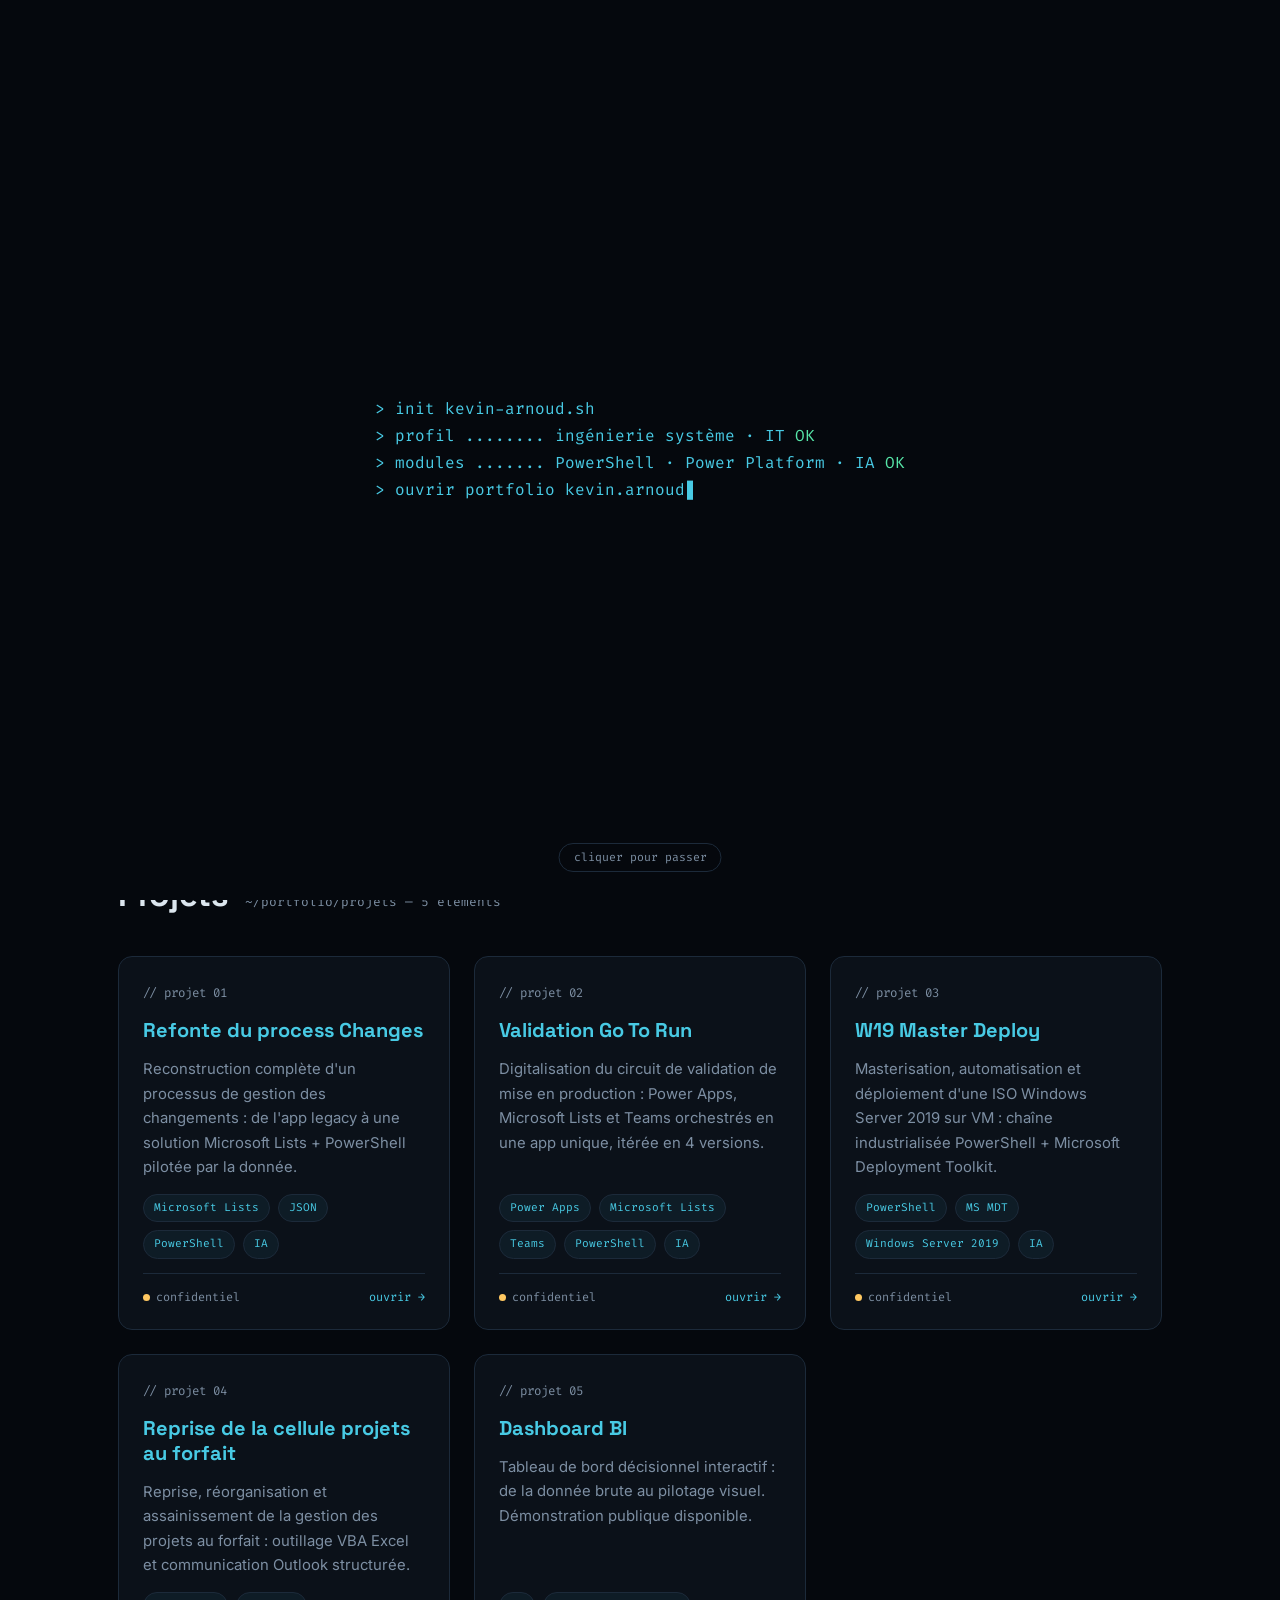
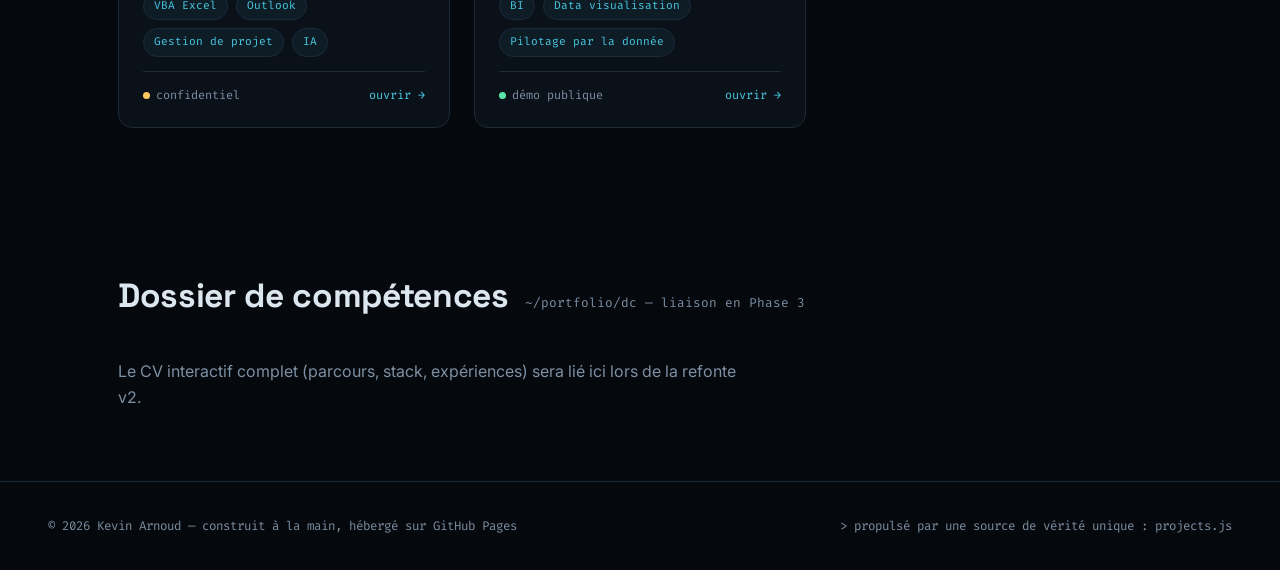
==== index.html @ 6246d3cc "Portfolio v1 — squelette + 5 fiches projet" ====
<!DOCTYPE html>
<html lang="fr">
<head>
  <meta charset="UTF-8">
  <meta name="viewport" content="width=device-width, initial-scale=1.0">
  <title>Kevin Arnoud — Portfolio · Ingénierie système · Power Platform · IA</title>
  <meta name="description" content="Portfolio de Kevin Arnoud : automatisation, Power Platform, PowerShell et projets IA. Pilotage par la donnée, zéro tâche manuelle.">
  <link rel="preconnect" href="https://fonts.googleapis.com">
  <link rel="preconnect" href="https://fonts.gstatic.com" crossorigin>
  <link href="https://fonts.googleapis.com/css2?family=Space+Grotesk:wght@500;700&family=Inter:wght@400;500&family=Fira+Code:wght@400;500&display=swap" rel="stylesheet">
  <link rel="stylesheet" href="assets/css/style.css">
</head>
<body>

  <!-- ===== 1. Pré-roll boot (1,5 s, cliquer pour passer) ===== -->
  <div id="boot" role="presentation" aria-hidden="true">
    <div id="boot-inner"></div>
    <button id="boot-skip" type="button">cliquer pour passer</button>
  </div>

  <!-- ===== 2. Fond constellation ===== -->
  <canvas id="bg-net" aria-hidden="true"></canvas>

  <!-- ===== 3. Barre supérieure ===== -->
  <nav class="topbar">
    <a class="brand" href="index.html"><span class="prompt-sign">&gt;</span> kevin.arnoud<span class="prompt-sign">_</span></a>
    <button class="kbd-hint" type="button" aria-label="Ouvrir la navigation (Ctrl+K)">
      <span class="kbd-label">naviguer</span> <kbd>Ctrl</kbd><kbd>K</kbd>
    </button>
  </nav>

  <!-- ===== 4. Hero ===== -->
  <header class="hero wrap">
    <p class="hero-eyebrow mono">$ status : <span class="ok">disponible pour transformer vos process</span></p>
    <h1>Ingénierie système,<br>automatisation &amp; <span class="grad">IA appliquée</span>.</h1>
    <p class="hero-sub">
      Je conçois des outils qui suppriment les tâches manuelles et rendent le pilotage
      visible : Power Platform, PowerShell, données et IA — du besoin terrain à la mise en production.
    </p>
    <div class="hero-ctas">
      <a class="btn btn-primary" href="#projets">voir les projets ↓</a>
      <button class="btn btn-ghost kbd-hint-alt kbd-hint" type="button">ou tapez Ctrl+K</button>
    </div>
  </header>

  <!-- ===== 5. Projets ===== -->
  <main class="wrap">
    <section id="projets" class="section">
      <div class="section-head reveal">
        <h2>Projets</h2>
        <span class="path mono">~/portfolio/projets — 5 éléments</span>
      </div>
      <div id="grid-projets" class="grid-projets"><!-- généré depuis data/projects.js --></div>
    </section>

    <section id="dc" class="section">
      <div class="section-head reveal">
        <h2>Dossier de compétences</h2>
        <span class="path mono">~/portfolio/dc — liaison en Phase 3</span>
      </div>
      <p class="reveal" style="color: var(--muted); max-width: 640px;">
        Le CV interactif complet (parcours, stack, expériences) sera lié ici lors de la refonte v2.
      </p>
    </section>
  </main>

  <!-- ===== 6. Command palette ===== -->
  <div id="palette-overlay" role="dialog" aria-modal="true" aria-label="Navigation rapide">
    <div id="palette">
      <div id="palette-input-row">
        <span class="prompt-sign">&gt;</span>
        <input id="palette-input" type="text" placeholder="chercher un projet, une page…" autocomplete="off" spellcheck="false">
      </div>
      <div id="palette-list" role="listbox"></div>
      <div id="palette-foot">
        <span><kbd>↑</kbd><kbd>↓</kbd> naviguer</span>
        <span><kbd>Entrée</kbd> ouvrir</span>
        <span><kbd>Échap</kbd> fermer</span>
      </div>
    </div>
  </div>

  <footer>
    <span>© 2026 Kevin Arnoud — construit à la main, hébergé sur GitHub Pages</span>
    <span>&gt; propulsé par une source de vérité unique : projects.js</span>
  </footer>

  <script src="data/projects.js"></script>
  <script src="assets/js/main.js"></script>
</body>
</html>
---- assets/css/style.css ----
/* ============================================================
   DESIGN SYSTEM — Portfolio Kevin Arnoud
   Héritage DC v1.3 (cyan #48cae4, Fira Code, métaphore terminal)
   Version évoluée : fond spatial profond, gradient cyan→violet,
   glow maîtrisé, micro-interactions.
   ============================================================ */

:root {
  /* -- Couleurs -- */
  --bg-0: #05080d;            /* fond de page (espace profond) */
  --bg-1: #0b1119;            /* cartes / surfaces */
  --bg-2: #101a26;            /* surfaces surélevées, terminal */
  --line: #1c2a3a;            /* bordures */
  --accent: #48cae4;          /* cyan — héritage DC v1.3 */
  --accent-2: #9d7bff;        /* violet électrique — évolution IA */
  --gradient: linear-gradient(100deg, var(--accent) 0%, var(--accent-2) 100%);
  --text: #dce6ee;
  --muted: #7d8fa3;
  --ok: #57e6a8;
  --warn: #ffc861;

  /* -- Typo -- */
  --font-display: 'Space Grotesk', 'Segoe UI', sans-serif;
  --font-body: 'Inter', 'Segoe UI', system-ui, sans-serif;
  --font-mono: 'Fira Code', 'Consolas', monospace;

  /* -- Rythme -- */
  --radius: 14px;
  --gap: 24px;
  --pad-page: clamp(20px, 4vw, 48px);
  --shadow-glow: 0 0 32px rgba(72, 202, 228, .12);
}

* { margin: 0; padding: 0; box-sizing: border-box; }

html { scroll-behavior: smooth; }

body {
  background: var(--bg-0);
  color: var(--text);
  font-family: var(--font-body);
  line-height: 1.65;
  -webkit-font-smoothing: antialiased;
  overflow-x: hidden;
}

::selection { background: rgba(72, 202, 228, .3); }

a { color: var(--accent); text-decoration: none; }
a:focus-visible, button:focus-visible, input:focus-visible, [tabindex]:focus-visible {
  outline: 2px solid var(--accent);
  outline-offset: 3px;
  border-radius: 4px;
}

.mono { font-family: var(--font-mono); }

/* ============================================================
   1. BOOT SEQUENCE (pré-roll ~1,5 s, skippable)
   ============================================================ */
#boot {
  position: fixed; inset: 0; z-index: 100;
  background: var(--bg-0);
  display: flex; align-items: center; justify-content: center;
  transition: opacity .45s ease;
  cursor: pointer;
}
#boot.done { opacity: 0; pointer-events: none; }
#boot-inner {
  font-family: var(--font-mono);
  font-size: clamp(.8rem, 2.4vw, 1rem);
  color: var(--accent);
  min-width: min(520px, 86vw);
}
#boot-inner .line { min-height: 1.7em; white-space: pre-wrap; }
#boot-inner .ok { color: var(--ok); }
#boot-inner .dim { color: var(--muted); }
#boot-skip {
  position: absolute; bottom: 28px; left: 50%; transform: translateX(-50%);
  font-family: var(--font-mono); font-size: .72rem; color: var(--muted);
  border: 1px solid var(--line); border-radius: 20px; padding: 6px 14px;
  background: transparent; cursor: pointer;
}
.cursor::after {
  content: "▋"; margin-left: 2px;
  animation: blink 1s steps(1) infinite;
}
@keyframes blink { 50% { opacity: 0; } }

/* ============================================================
   2. FOND CANVAS (constellation discrète)
   ============================================================ */
#bg-net {
  position: fixed; inset: 0; z-index: -1;
  opacity: .55;
}

/* ============================================================
   3. STRUCTURE / NAVBAR
   ============================================================ */
.wrap { max-width: 1140px; margin: 0 auto; padding: 0 var(--pad-page); }

.topbar {
  position: sticky; top: 0; z-index: 40;
  display: flex; align-items: center; justify-content: space-between;
  padding: 14px var(--pad-page);
  background: rgba(5, 8, 13, .72);
  backdrop-filter: blur(12px);
  border-bottom: 1px solid var(--line);
}
.brand {
  font-family: var(--font-mono); font-size: .95rem; color: var(--text);
}
.brand .prompt-sign { color: var(--accent); }
.kbd-hint {
  display: inline-flex; align-items: center; gap: 8px;
  font-family: var(--font-mono); font-size: .78rem; color: var(--muted);
  border: 1px solid var(--line); border-radius: 8px;
  padding: 7px 12px; background: var(--bg-1); cursor: pointer;
  transition: border-color .2s, color .2s, transform .2s;
}
.kbd-hint:hover { border-color: var(--accent); color: var(--accent); transform: translateY(-1px); }
.kbd-hint kbd {
  font-family: inherit; font-size: .7rem;
  border: 1px solid var(--line); border-bottom-width: 2px;
  border-radius: 4px; padding: 1px 6px; background: var(--bg-2);
}

/* ============================================================
   4. HERO
   ============================================================ */
.hero {
  min-height: calc(88vh - 60px);
  display: flex; flex-direction: column; justify-content: center;
  padding-top: 40px; padding-bottom: 60px;
}
.hero-eyebrow {
  font-family: var(--font-mono); font-size: .82rem; color: var(--muted);
  margin-bottom: 18px; letter-spacing: .04em;
}
.hero-eyebrow .ok { color: var(--ok); }
.hero h1 {
  font-family: var(--font-display);
  font-size: clamp(2.4rem, 7vw, 4.6rem);
  font-weight: 700; line-height: 1.06; letter-spacing: -.02em;
  margin-bottom: 22px;
}
.hero h1 .grad {
  background: var(--gradient);
  -webkit-background-clip: text; background-clip: text; color: transparent;
}
.hero-sub {
  max-width: 620px; color: var(--muted);
  font-size: clamp(1rem, 2.2vw, 1.15rem);
  margin-bottom: 34px;
}
.hero-ctas { display: flex; gap: 14px; flex-wrap: wrap; }
.btn {
  display: inline-flex; align-items: center; gap: 10px;
  font-family: var(--font-mono); font-size: .88rem;
  padding: 12px 22px; border-radius: 10px; cursor: pointer;
  border: 1px solid transparent; transition: transform .2s, box-shadow .2s, border-color .2s;
}
.btn:hover { transform: translateY(-2px); }
.btn-primary { background: var(--gradient); color: #041018; font-weight: 600; }
.btn-primary:hover { box-shadow: var(--shadow-glow); }
.btn-ghost { background: transparent; color: var(--text); border-color: var(--line); }
.btn-ghost:hover { border-color: var(--accent); color: var(--accent); }

/* Glitch reveal du titre (jouée une fois après le boot) */
.glitch-in { animation: glitchIn .7s cubic-bezier(.2,.8,.2,1) both; }
@keyframes glitchIn {
  0%   { opacity: 0; transform: translateY(14px) skewX(-4deg); filter: blur(6px); }
  55%  { opacity: 1; transform: translateY(-2px) skewX(1.5deg); filter: blur(0); }
  70%  { transform: translateX(-3px); }
  80%  { transform: translateX(2px); }
  100% { transform: none; }
}

/* ============================================================
   5. GRILLE PROJETS
   ============================================================ */
.section { padding: 70px 0; }
.section-head {
  display: flex; align-items: baseline; gap: 16px; margin-bottom: 34px;
}
.section-head h2 {
  font-family: var(--font-display); font-size: clamp(1.5rem, 3.4vw, 2.1rem);
  letter-spacing: -.01em;
}
.section-head .path {
  font-family: var(--font-mono); font-size: .8rem; color: var(--muted);
}

.grid-projets {
  display: grid; gap: var(--gap);
  grid-template-columns: repeat(auto-fill, minmax(300px, 1fr));
}
.card {
  position: relative;
  background: var(--bg-1);
  border: 1px solid var(--line);
  border-radius: var(--radius);
  padding: 26px 24px 22px;
  display: flex; flex-direction: column; gap: 14px;
  transition: transform .25s ease, border-color .25s ease, box-shadow .25s ease;
  overflow: hidden;
}
.card:hover {
  transform: translateY(-5px);
  border-color: rgba(72, 202, 228, .55);
  box-shadow: var(--shadow-glow);
}
.card::before {
  /* liseré gradient supérieur, révélé au survol */
  content: ""; position: absolute; top: 0; left: 0; right: 0; height: 2px;
  background: var(--gradient); opacity: 0; transition: opacity .25s;
}
.card:hover::before { opacity: 1; }
.card-num {
  font-family: var(--font-mono); font-size: .78rem; color: var(--muted);
}
.card h3 {
  font-family: var(--font-display); font-size: 1.25rem; line-height: 1.25;
}
.card p { color: var(--muted); font-size: .93rem; flex: 1; }
.card-stack { display: flex; flex-wrap: wrap; gap: 8px; }
.chip {
  font-family: var(--font-mono); font-size: .7rem;
  border: 1px solid var(--line); border-radius: 20px;
  padding: 4px 10px; color: var(--accent);
  background: rgba(72, 202, 228, .06);
}
.card-foot {
  display: flex; align-items: center; justify-content: space-between;
  font-family: var(--font-mono); font-size: .74rem;
  border-top: 1px solid var(--line); padding-top: 14px; color: var(--muted);
}
.badge-statut { display: inline-flex; align-items: center; gap: 6px; }
.badge-statut .dot { width: 7px; height: 7px; border-radius: 50%; }
.statut-confidentiel .dot { background: var(--warn); }
.statut-demo .dot { background: var(--ok); }
.card-cta { color: var(--accent); }

/* ============================================================
   6. RÉVÉLATIONS AU SCROLL
   ============================================================ */
.reveal { opacity: 0; transform: translateY(26px); transition: opacity .6s ease, transform .6s ease; }
.reveal.vu { opacity: 1; transform: none; }
.reveal:nth-child(2) { transition-delay: .08s; }
.reveal:nth-child(3) { transition-delay: .16s; }
.reveal:nth-child(4) { transition-delay: .24s; }
.reveal:nth-child(5) { transition-delay: .32s; }

/* ============================================================
   7. COMMAND PALETTE (signature du site)
   ============================================================ */
#palette-overlay {
  position: fixed; inset: 0; z-index: 90;
  background: rgba(3, 6, 10, .66); backdrop-filter: blur(4px);
  display: none; align-items: flex-start; justify-content: center;
  padding-top: min(18vh, 160px);
}
#palette-overlay.open { display: flex; }
#palette {
  width: min(620px, 92vw);
  background: var(--bg-2);
  border: 1px solid var(--line);
  border-radius: 14px;
  box-shadow: 0 24px 80px rgba(0,0,0,.6), var(--shadow-glow);
  overflow: hidden;
  animation: palettePop .22s cubic-bezier(.2,.9,.3,1.2) both;
}
@keyframes palettePop {
  from { opacity: 0; transform: translateY(-10px) scale(.98); }
  to   { opacity: 1; transform: none; }
}
#palette-input-row {
  display: flex; align-items: center; gap: 10px;
  padding: 16px 18px; border-bottom: 1px solid var(--line);
  font-family: var(--font-mono);
}
#palette-input-row .prompt-sign { color: var(--accent); }
#palette-input {
  flex: 1; background: transparent; border: 0; color: var(--text);
  font-family: var(--font-mono); font-size: .95rem;
}
#palette-input:focus { outline: none; }
#palette-list { max-height: 320px; overflow-y: auto; }
.palette-item {
  display: flex; align-items: center; justify-content: space-between; gap: 12px;
  padding: 12px 18px; cursor: pointer;
  font-size: .92rem;
  border-left: 2px solid transparent;
}
.palette-item .hint { font-family: var(--font-mono); font-size: .72rem; color: var(--muted); }
.palette-item.actif {
  background: rgba(72, 202, 228, .08);
  border-left-color: var(--accent);
}
.palette-vide {
  padding: 18px; color: var(--muted); font-size: .88rem; font-family: var(--font-mono);
}
#palette-foot {
  display: flex; gap: 16px; padding: 10px 18px;
  border-top: 1px solid var(--line);
  font-family: var(--font-mono); font-size: .7rem; color: var(--muted);
}
#palette-foot kbd {
  border: 1px solid var(--line); border-radius: 4px; padding: 0 5px;
  font-family: inherit;
}

/* ============================================================
   8. FICHE PROJET
   ============================================================ */
.fiche-head { padding: 60px 0 30px; }
.breadcrumb {
  font-family: var(--font-mono); font-size: .8rem; color: var(--muted);
  margin-bottom: 26px; display: inline-block;
}
.breadcrumb:hover { color: var(--accent); }
.fiche-head h1 {
  font-family: var(--font-display);
  font-size: clamp(1.9rem, 5vw, 3.2rem); line-height: 1.1;
  letter-spacing: -.02em; margin-bottom: 16px;
}
.fiche-head .pitch { max-width: 680px; color: var(--muted); font-size: 1.05rem; }

.kpi-row {
  display: grid; grid-template-columns: repeat(auto-fit, minmax(150px, 1fr));
  gap: var(--gap); margin: 36px 0;
}
.kpi {
  background: var(--bg-1); border: 1px solid var(--line); border-radius: var(--radius);
  padding: 20px; text-align: center;
}
.kpi .val {
  font-family: var(--font-display); font-size: 1.9rem; font-weight: 700;
  background: var(--gradient);
  -webkit-background-clip: text; background-clip: text; color: transparent;
}
.kpi .lab { font-size: .8rem; color: var(--muted); margin-top: 4px; }

.fiche-placeholder {
  border: 1px dashed var(--line); border-radius: var(--radius);
  padding: 40px; text-align: center; color: var(--muted);
  font-family: var(--font-mono); font-size: .9rem;
  margin: 30px 0 70px;
}

/* État d'erreur Poka-Yoke (id de projet inconnu) */
.fiche-erreur {
  margin: 70px 0; padding: 34px;
  border: 1px solid var(--warn); border-radius: var(--radius);
  background: rgba(255, 200, 97, .05);
}
.fiche-erreur h1 { font-family: var(--font-mono); font-size: 1.2rem; color: var(--warn); margin-bottom: 12px; }
.fiche-erreur ul { margin: 14px 0 0 20px; }
.fiche-erreur li { margin: 6px 0; }

/* ============================================================
   9. FOOTER
   ============================================================ */
footer {
  border-top: 1px solid var(--line);
  padding: 34px var(--pad-page);
  display: flex; justify-content: space-between; gap: 16px; flex-wrap: wrap;
  font-family: var(--font-mono); font-size: .78rem; color: var(--muted);
}

/* ============================================================
   10. ACCESSIBILITÉ & MOBILE
   ============================================================ */
@media (prefers-reduced-motion: reduce) {
  html { scroll-behavior: auto; }
  *, *::before, *::after { animation-duration: .01ms !important; transition-duration: .01ms !important; }
  .reveal { opacity: 1; transform: none; }
}
@media (max-width: 640px) {
  .hero { min-height: 72vh; }
  .kbd-hint .kbd-label { display: none; } /* icône seule sur mobile */
}

/* ============================================================
   11. SECTIONS DE FICHE COMPLÈTE (Phase 2)
   ============================================================ */
.fiche-section { margin: 0 0 46px; max-width: 760px; }
.fiche-section h2 {
  font-family: var(--font-display); font-size: 1.35rem;
  margin-bottom: 14px; letter-spacing: -.01em;
  display: flex; align-items: center; gap: 12px;
}
.fiche-section h2::before {
  content: "//"; font-family: var(--font-mono);
  font-size: .95rem; color: var(--accent);
}
.fiche-section p { color: var(--text); opacity: .92; margin-bottom: 12px; }
.fiche-section strong { color: var(--accent); font-weight: 600; }
.fiche-section em { color: var(--accent-2); font-style: normal; }

.schema {
  margin: 22px 0 6px; padding: 22px;
  background: var(--bg-1); border: 1px solid var(--line); border-radius: var(--radius);
}
.schema svg { width: 100%; height: auto; display: block; }
.schema .sch-boites rect {
  fill: var(--bg-2); stroke: var(--line); stroke-width: 1.5;
}
.schema .sch-boites rect.sch-core { stroke: var(--accent); }
.schema .sch-boites text {
  fill: var(--text); font-family: var(--font-mono); font-size: 15px;
  text-anchor: middle;
}
.schema .sch-boites text.sch-sub { fill: var(--muted); font-size: 12px; }
.schema .sch-fleches { color: var(--accent); opacity: .75; }
.schema .sch-sortie circle { fill: var(--accent-2); }
.schema figcaption {
  margin-top: 12px; font-family: var(--font-mono); font-size: .74rem; color: var(--muted);
  text-align: center;
}

.encart-confid {
  margin: 10px 0 70px; padding: 20px 24px; max-width: 760px;
  border: 1px solid var(--line); border-left: 3px solid var(--warn);
  border-radius: 0 var(--radius) var(--radius) 0;
  background: rgba(255, 200, 97, .04);
  color: var(--muted); font-size: .92rem;
}
.encart-confid strong { color: var(--warn); font-weight: 600; }

/* -- Schéma avant/après (fiche changes) -- */
.schema .sch-lane {
  font-family: var(--font-mono); font-size: 13px; letter-spacing: .06em;
}
.schema .sch-lane-avant { fill: var(--warn); }
.schema .sch-lane-apres { fill: var(--ok); }
.schema .sch-avant { opacity: .5; }
.schema .sch-avant .sch-fleches { color: var(--muted); }

/* -- Schéma go-to-run : boîte décision -- */
.schema .sch-boites rect.sch-go { stroke: var(--ok); }

/* -- Schéma w19 : ligne de cadence -- */
.schema .sch-cadence {
  fill: var(--accent-2); font-family: var(--font-mono); font-size: 15px;
  text-anchor: middle;
}

/* ============================================================
   12. BLOC DÉMONSTRATEUR (fiches avec démo live)
   ============================================================ */
.demo-bloc { max-width: 760px; }
.demo-media {
  border: 1px solid var(--line); border-radius: var(--radius);
  overflow: hidden; background: var(--bg-1);
}
.demo-media video { display: block; width: 100%; height: auto; }
.demo-media.demo-live { aspect-ratio: 16 / 9; }
.demo-media iframe { display: block; width: 100%; height: 100%; border: 0; }
.demo-actions { display: flex; gap: 14px; flex-wrap: wrap; margin-top: 16px; }
.demo-note {
  margin-top: 10px; font-family: var(--font-mono); font-size: .76rem; color: var(--muted);
}
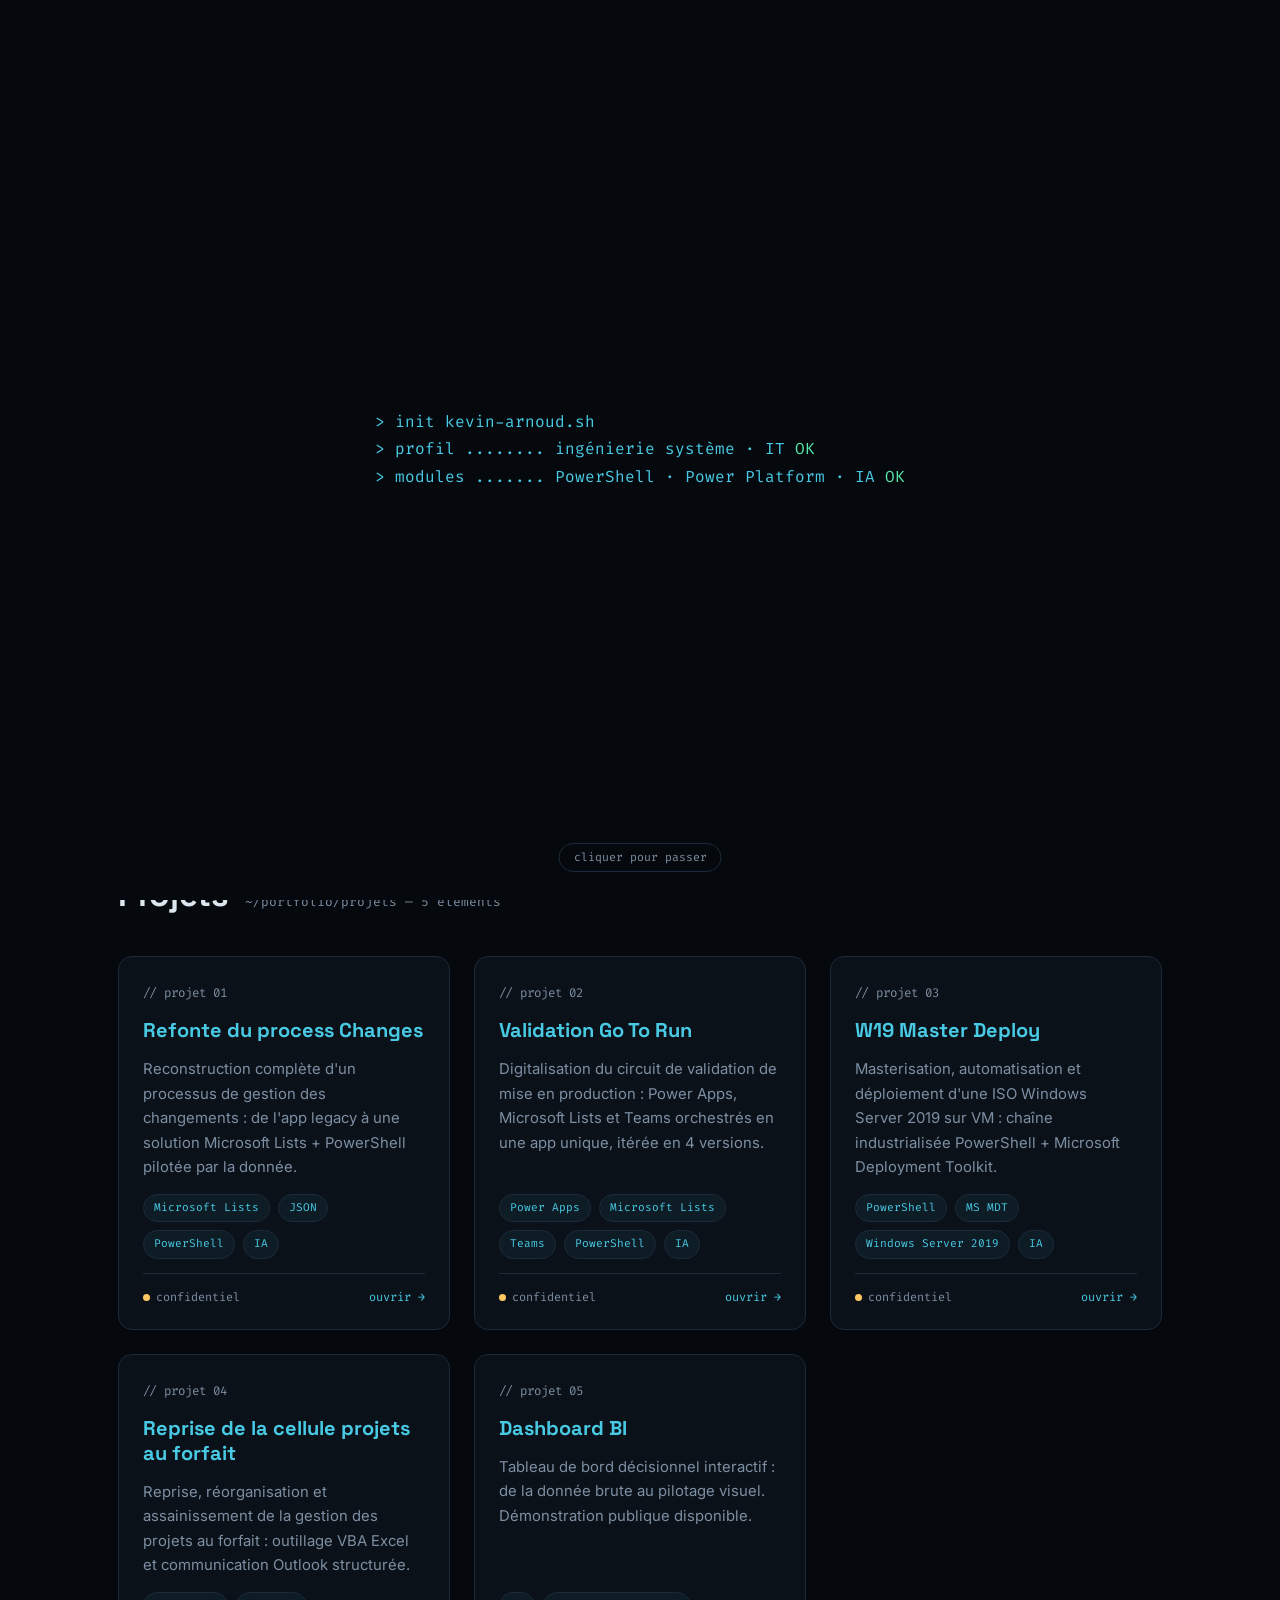
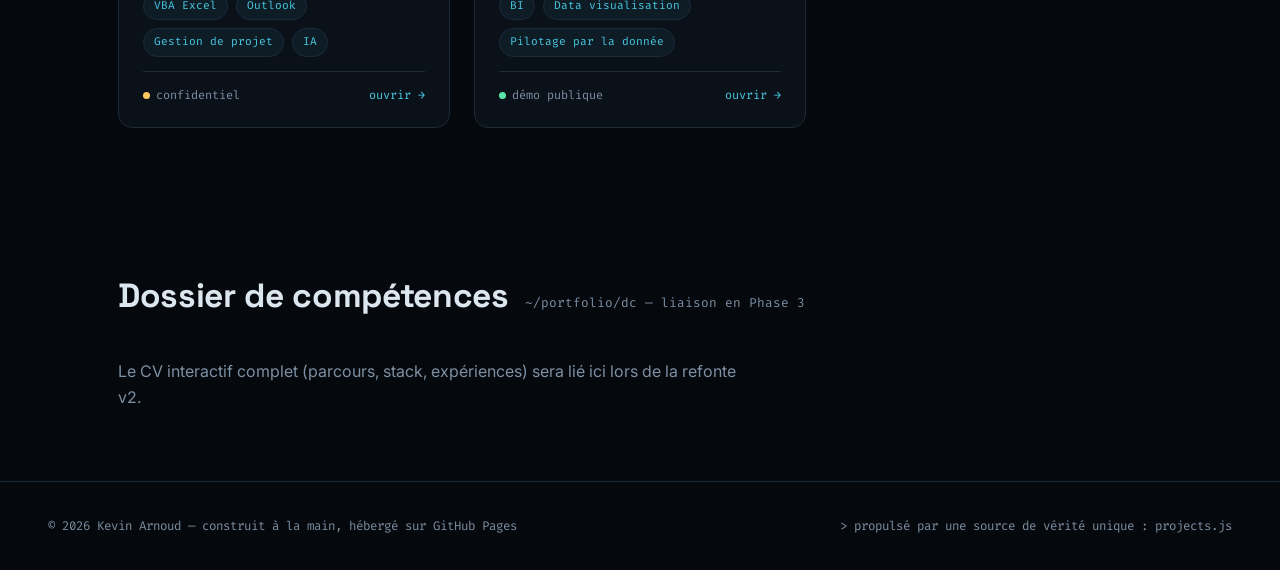
==== commit d0f34133: "Add files via upload" ====
--- a/index.html
+++ b/index.html
@@ -5,6 +5,13 @@
   <meta name="viewport" content="width=device-width, initial-scale=1.0">
   <title>Kevin Arnoud — Portfolio · Ingénierie système · Power Platform · IA</title>
   <meta name="description" content="Portfolio de Kevin Arnoud : automatisation, Power Platform, PowerShell et projets IA. Pilotage par la donnée, zéro tâche manuelle.">
+  <link rel="icon" type="image/svg+xml" href="assets/favicon.svg">
+  <meta property="og:type" content="website">
+  <meta property="og:title" content="Kevin Arnoud — Portfolio · Ingénierie système · Power Platform · IA">
+  <meta property="og:description" content="5 projets d'automatisation et de pilotage par la donnée : Power Platform, PowerShell, BI et IA — avec démos.">
+  <meta property="og:url" content="https://kevinarnoud.github.io/">
+  <meta property="og:image" content="https://kevinarnoud.github.io/assets/og-image.png">
+  <meta name="twitter:card" content="summary_large_image">
   <link rel="preconnect" href="https://fonts.googleapis.com">
   <link rel="preconnect" href="https://fonts.gstatic.com" crossorigin>
   <link href="https://fonts.googleapis.com/css2?family=Space+Grotesk:wght@500;700&family=Inter:wght@400;500&family=Fira+Code:wght@400;500&display=swap" rel="stylesheet">
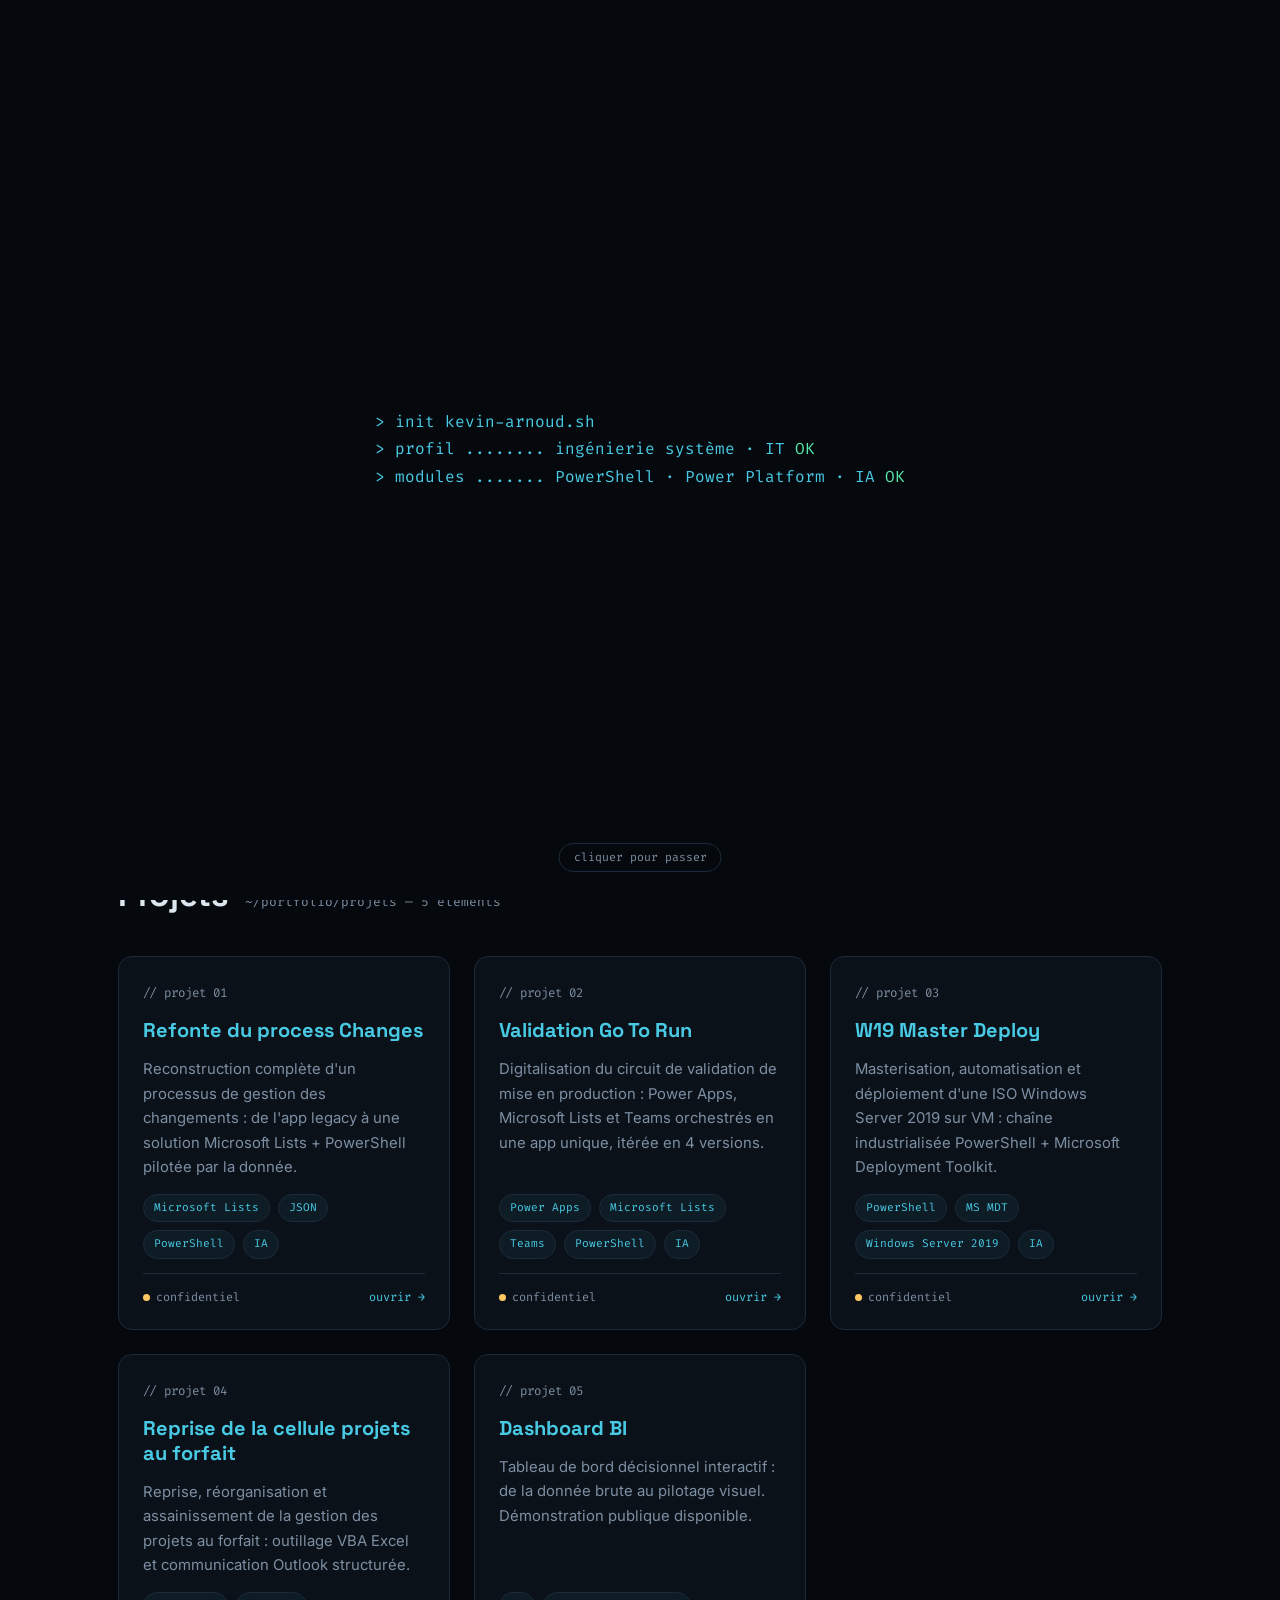
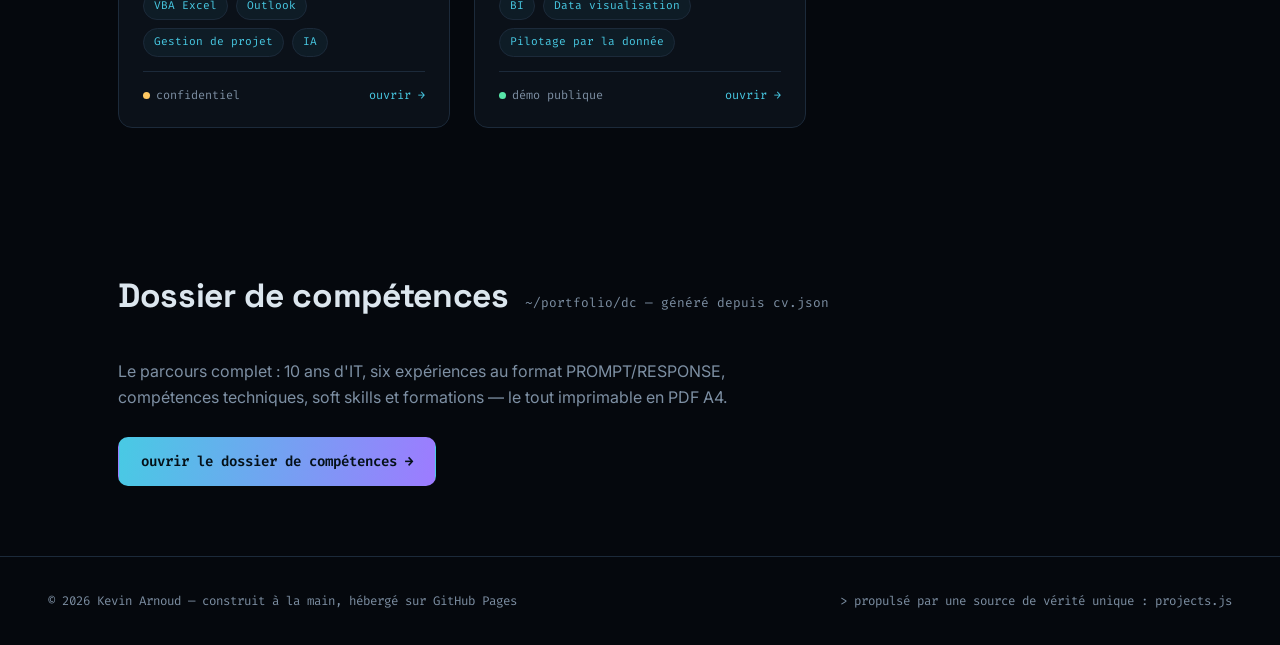
==== commit e62e0516: "feat(dc): dossier de compétences v2 intégré au portfolio (cv.json + dc.html + print) cv.json (v2.1.0" ====
--- a/index.html
+++ b/index.html
@@ -63,11 +63,15 @@
     <section id="dc" class="section">
       <div class="section-head reveal">
         <h2>Dossier de compétences</h2>
-        <span class="path mono">~/portfolio/dc — liaison en Phase 3</span>
+        <span class="path mono">~/portfolio/dc — généré depuis cv.json</span>
       </div>
       <p class="reveal" style="color: var(--muted); max-width: 640px;">
-        Le CV interactif complet (parcours, stack, expériences) sera lié ici lors de la refonte v2.
+        Le parcours complet : 10 ans d'IT, six expériences au format PROMPT/RESPONSE,
+        compétences techniques, soft skills et formations — le tout imprimable en PDF A4.
       </p>
+      <div class="hero-ctas reveal" style="margin-top: 26px;">
+        <a class="btn btn-primary" href="dc.html">ouvrir le dossier de compétences →</a>
+      </div>
     </section>
   </main>
 
--- a/assets/css/style.css
+++ b/assets/css/style.css
@@ -462,3 +462,264 @@
 .demo-note {
   margin-top: 10px; font-family: var(--font-mono); font-size: .76rem; color: var(--muted);
 }
+
+/* -- Renvoi vers le DC en pied de fiche projet -- */
+.fiche-suite {
+  display: flex; align-items: center; justify-content: space-between;
+  gap: 18px; flex-wrap: wrap;
+  max-width: 760px; margin: 0 0 80px; padding: 22px 24px;
+  border: 1px solid var(--line); border-radius: var(--radius);
+  background: var(--bg-1);
+  color: var(--muted); font-size: .93rem;
+}
+
+/* ============================================================
+   13. DOSSIER DE COMPÉTENCES (dc.html)
+   ------------------------------------------------------------
+   Aucun token nouveau : la page réutilise intégralement les
+   variables, la typo et les composants (.chip, .btn, .section-head)
+   du design system ci-dessus.
+   ============================================================ */
+.dc-chargement { padding: 90px 0; color: var(--muted); font-size: .9rem; }
+
+/* -- Hero -- */
+.dc-hero { padding: 54px 0 20px; }
+.dc-hero h1 {
+  font-family: var(--font-display);
+  font-size: clamp(2rem, 5.4vw, 3.4rem);
+  font-weight: 700; line-height: 1.08; letter-spacing: -.02em;
+  margin-bottom: 20px;
+}
+.dc-badges { margin-bottom: 22px; }
+.dc-contacts {
+  display: flex; flex-wrap: wrap; gap: 10px 22px;
+  font-family: var(--font-mono); font-size: .82rem;
+  padding-bottom: 24px; border-bottom: 1px solid var(--line);
+}
+.dc-contact { color: var(--muted); }
+.dc-contact:hover { color: var(--accent); }
+.dc-actions { display: flex; gap: 14px; flex-wrap: wrap; margin-top: 24px; }
+
+/* -- Sections -- */
+.dc-section { padding: 52px 0 0; }
+.dc-section .section-head { margin-bottom: 26px; }
+
+/* -- Profil -- */
+.dc-pitch { color: var(--text); font-size: 1.05rem; max-width: 760px; margin-bottom: 24px; }
+.dc-piliers {
+  display: grid; gap: var(--gap);
+  grid-template-columns: repeat(auto-fit, minmax(290px, 1fr));
+}
+.dc-pilier {
+  background: var(--bg-1); border: 1px solid var(--line);
+  border-radius: var(--radius); padding: 22px 24px;
+}
+.dc-pilier h3 {
+  font-family: var(--font-display); font-size: 1.1rem; margin-bottom: 10px;
+}
+.dc-pilier p { color: var(--muted); font-size: .93rem; }
+.dc-recherche {
+  margin-top: var(--gap); padding: 20px 24px; max-width: 900px;
+  border: 1px solid var(--line); border-left: 3px solid var(--accent-2);
+  border-radius: 0 var(--radius) var(--radius) 0;
+  background: rgba(157, 123, 255, .05);
+  color: var(--muted); font-size: .93rem;
+}
+.dc-recherche strong { color: var(--accent-2); font-weight: 600; }
+
+/* -- Expériences : format PROMPT / RESPONSE (cohérence DA-3) -- */
+.dc-exp {
+  background: var(--bg-1); border: 1px solid var(--line);
+  border-radius: var(--radius); padding: 24px 26px; margin-bottom: var(--gap);
+}
+.dc-exp-head {
+  display: flex; align-items: baseline; justify-content: space-between;
+  gap: 16px; flex-wrap: wrap;
+  padding-bottom: 16px; margin-bottom: 18px; border-bottom: 1px solid var(--line);
+}
+.dc-exp-head h3 { font-family: var(--font-display); font-size: 1.15rem; }
+.dc-exp-societe { color: var(--accent); font-weight: 500; }
+.dc-exp-periode { font-size: .78rem; color: var(--muted); white-space: nowrap; }
+
+.dc-io { margin-bottom: 16px; }
+.dc-io-label {
+  display: inline-block; font-size: .68rem; letter-spacing: .1em;
+  color: var(--accent); border: 1px solid var(--line);
+  background: rgba(72, 202, 228, .06);
+  border-radius: 4px; padding: 2px 8px; margin-bottom: 10px;
+}
+.dc-io-label.dc-io-response { color: var(--ok); background: rgba(87, 230, 168, .06); }
+.dc-io-texte { color: var(--text); opacity: .92; font-size: .95rem; }
+.dc-io-liste { margin: 0; padding-left: 18px; list-style: none; }
+.dc-io-liste li {
+  position: relative; color: var(--muted); font-size: .92rem; margin-bottom: 8px;
+}
+.dc-io-liste li::before {
+  content: "▸"; position: absolute; left: -18px; color: var(--accent); opacity: .7;
+}
+.dc-env { margin-top: 16px; }
+
+.dc-liens {
+  display: flex; flex-wrap: wrap; align-items: center; gap: 8px 16px;
+  margin-top: 18px; padding-top: 16px; border-top: 1px solid var(--line);
+}
+.dc-liens-label { font-size: .7rem; color: var(--muted); letter-spacing: .06em; }
+.dc-lien-projet { font-family: var(--font-mono); font-size: .8rem; color: var(--accent); }
+.dc-lien-projet:hover { text-decoration: underline; }
+
+/* -- Compétences techniques -- */
+.dc-grille-skills {
+  display: grid; gap: var(--gap);
+  grid-template-columns: repeat(auto-fit, minmax(300px, 1fr));
+}
+.dc-skill {
+  background: var(--bg-1); border: 1px solid var(--line);
+  border-radius: var(--radius); padding: 20px 22px;
+}
+.dc-skill h3 {
+  font-family: var(--font-mono); font-size: .84rem; color: var(--muted);
+  letter-spacing: .04em; margin-bottom: 14px;
+}
+
+/* -- Soft skills -- */
+.dc-grille-soft {
+  display: grid; gap: var(--gap);
+  grid-template-columns: repeat(auto-fit, minmax(290px, 1fr));
+}
+.dc-soft {
+  border: 1px solid var(--line); border-left: 3px solid var(--accent);
+  border-radius: 0 var(--radius) var(--radius) 0;
+  padding: 18px 22px; background: var(--bg-1);
+}
+.dc-soft h3 { font-family: var(--font-display); font-size: 1rem; margin-bottom: 8px; }
+.dc-soft p { color: var(--muted); font-size: .9rem; }
+
+/* -- Formations + Langues (double colonne) -- */
+.dc-double {
+  display: grid; gap: var(--gap);
+  grid-template-columns: 1.6fr 1fr;
+}
+@media (max-width: 780px) { .dc-double { grid-template-columns: 1fr; } }
+.dc-colonne h3 {
+  font-family: var(--font-mono); font-size: .84rem; color: var(--muted);
+  letter-spacing: .04em; margin-bottom: 16px;
+}
+.dc-formation {
+  padding: 16px 0; border-bottom: 1px solid var(--line);
+}
+.dc-formation:last-child { border-bottom: 0; }
+.dc-formation-periode { font-size: .74rem; color: var(--accent); }
+.dc-formation-intitule { font-size: .95rem; margin-top: 4px; }
+.dc-formation-organisme { font-size: .84rem; color: var(--muted); margin-top: 2px; }
+.dc-langue {
+  display: flex; justify-content: space-between; align-items: baseline; gap: 12px;
+  padding: 16px 0; border-bottom: 1px solid var(--line);
+}
+.dc-langue:last-child { border-bottom: 0; }
+.dc-langue-nom { font-size: .95rem; }
+.dc-langue-niveau { font-size: .78rem; color: var(--muted); }
+
+/* Marge de fin avant le footer */
+#dc-formations { padding-bottom: 80px; }
+
+/* ============================================================
+   14. IMPRESSION / PDF (@media print)
+   ------------------------------------------------------------
+   Thème light forcé, chrome d'interface masqué, pagination A4.
+   Les tokens sont redéfinis localement : le reste du site reste
+   dark, seule la sortie papier bascule.
+   ============================================================ */
+@media print {
+  @page { size: A4; margin: 14mm 13mm; }
+
+  :root {
+    --bg-0: #ffffff;
+    --bg-1: #ffffff;
+    --bg-2: #ffffff;
+    --line: #c8ced6;
+    --text: #16202b;
+    --muted: #4a5866;
+    --accent: #10627a;
+    --accent-2: #4b338f;
+    --ok: #1c6b4a;
+    --warn: #7a5410;
+    --shadow-glow: none;
+    --gradient: none;
+  }
+
+  html, body {
+    background: #fff !important; color: var(--text) !important;
+    font-size: 10.5pt; line-height: 1.45;
+  }
+
+  /* -- Chrome d'interface : hors sortie papier.
+     .hero-eyebrow porte la signature terminal du site, hors sujet
+     sur un CV imprimé. -- */
+  .no-print, .topbar, #palette-overlay, #bg-net, #boot,
+  .dc-actions, .breadcrumb, .fiche-suite,
+  #dc .hero-eyebrow, footer .no-print { display: none !important; }
+
+  /* -- Animations et révélations neutralisées -- */
+  *, *::before, *::after {
+    animation: none !important; transition: none !important;
+    box-shadow: none !important; text-shadow: none !important;
+  }
+  .reveal { opacity: 1 !important; transform: none !important; }
+
+  .wrap { max-width: none; padding: 0; }
+
+  /* -- Le dégradé de texte ne s'imprime pas : couleur pleine -- */
+  .hero h1 .grad, .kpi .val {
+    background: none !important; color: var(--accent) !important;
+    -webkit-text-fill-color: var(--accent) !important;
+  }
+
+  /* -- Surfaces : à plat, encadrées -- */
+  .dc-exp, .dc-pilier, .dc-skill, .dc-soft, .dc-recherche {
+    background: #fff !important; border: 1px solid var(--line) !important;
+  }
+  .chip {
+    background: #fff !important; border: 1px solid var(--line) !important;
+    color: var(--text) !important; font-size: 7.5pt; padding: 1px 6px;
+  }
+  .dc-io-label {
+    background: #fff !important; border: 1px solid var(--line) !important;
+    color: var(--text) !important;
+  }
+
+  /* -- Pagination A4 : aucun bloc coupé -- */
+  .dc-exp, .dc-skill, .dc-soft, .dc-pilier,
+  .dc-formation, .dc-langue, .dc-recherche {
+    break-inside: avoid; page-break-inside: avoid;
+  }
+  .dc-section { break-inside: auto; padding: 18px 0 0; }
+  .dc-section .section-head h2 { break-after: avoid; page-break-after: avoid; }
+  .dc-exp-head { break-after: avoid; page-break-after: avoid; }
+  h1, h2, h3 { break-after: avoid; page-break-after: avoid; }
+
+  /* -- Liens : texte + URL complète entre parenthèses -- */
+  a[data-print-url]::after {
+    content: " (" attr(data-print-url) ")";
+    font-family: var(--font-mono); font-size: 7.5pt; color: var(--muted);
+    word-break: break-all;
+  }
+  a { color: var(--text) !important; text-decoration: none; }
+  .dc-lien-projet { color: var(--accent) !important; }
+
+  /* -- Compacité papier -- */
+  .dc-hero { padding: 0 0 12px; }
+  .dc-hero h1 { font-size: 22pt; margin-bottom: 10px; }
+  .dc-contacts { padding-bottom: 12px; }
+  .dc-exp { padding: 12px 14px; margin-bottom: 12px; }
+  .dc-piliers, .dc-grille-skills, .dc-grille-soft {
+    grid-template-columns: 1fr 1fr; gap: 10px;
+  }
+  .dc-double { grid-template-columns: 1.6fr 1fr; gap: 16px; }
+  #dc-formations { padding-bottom: 0; }
+
+  /* -- Pied de page : fraîcheur de la donnée conservée -- */
+  footer {
+    border-top: 1px solid var(--line); padding: 10px 0 0;
+    font-size: 7.5pt; color: var(--muted);
+  }
+}
